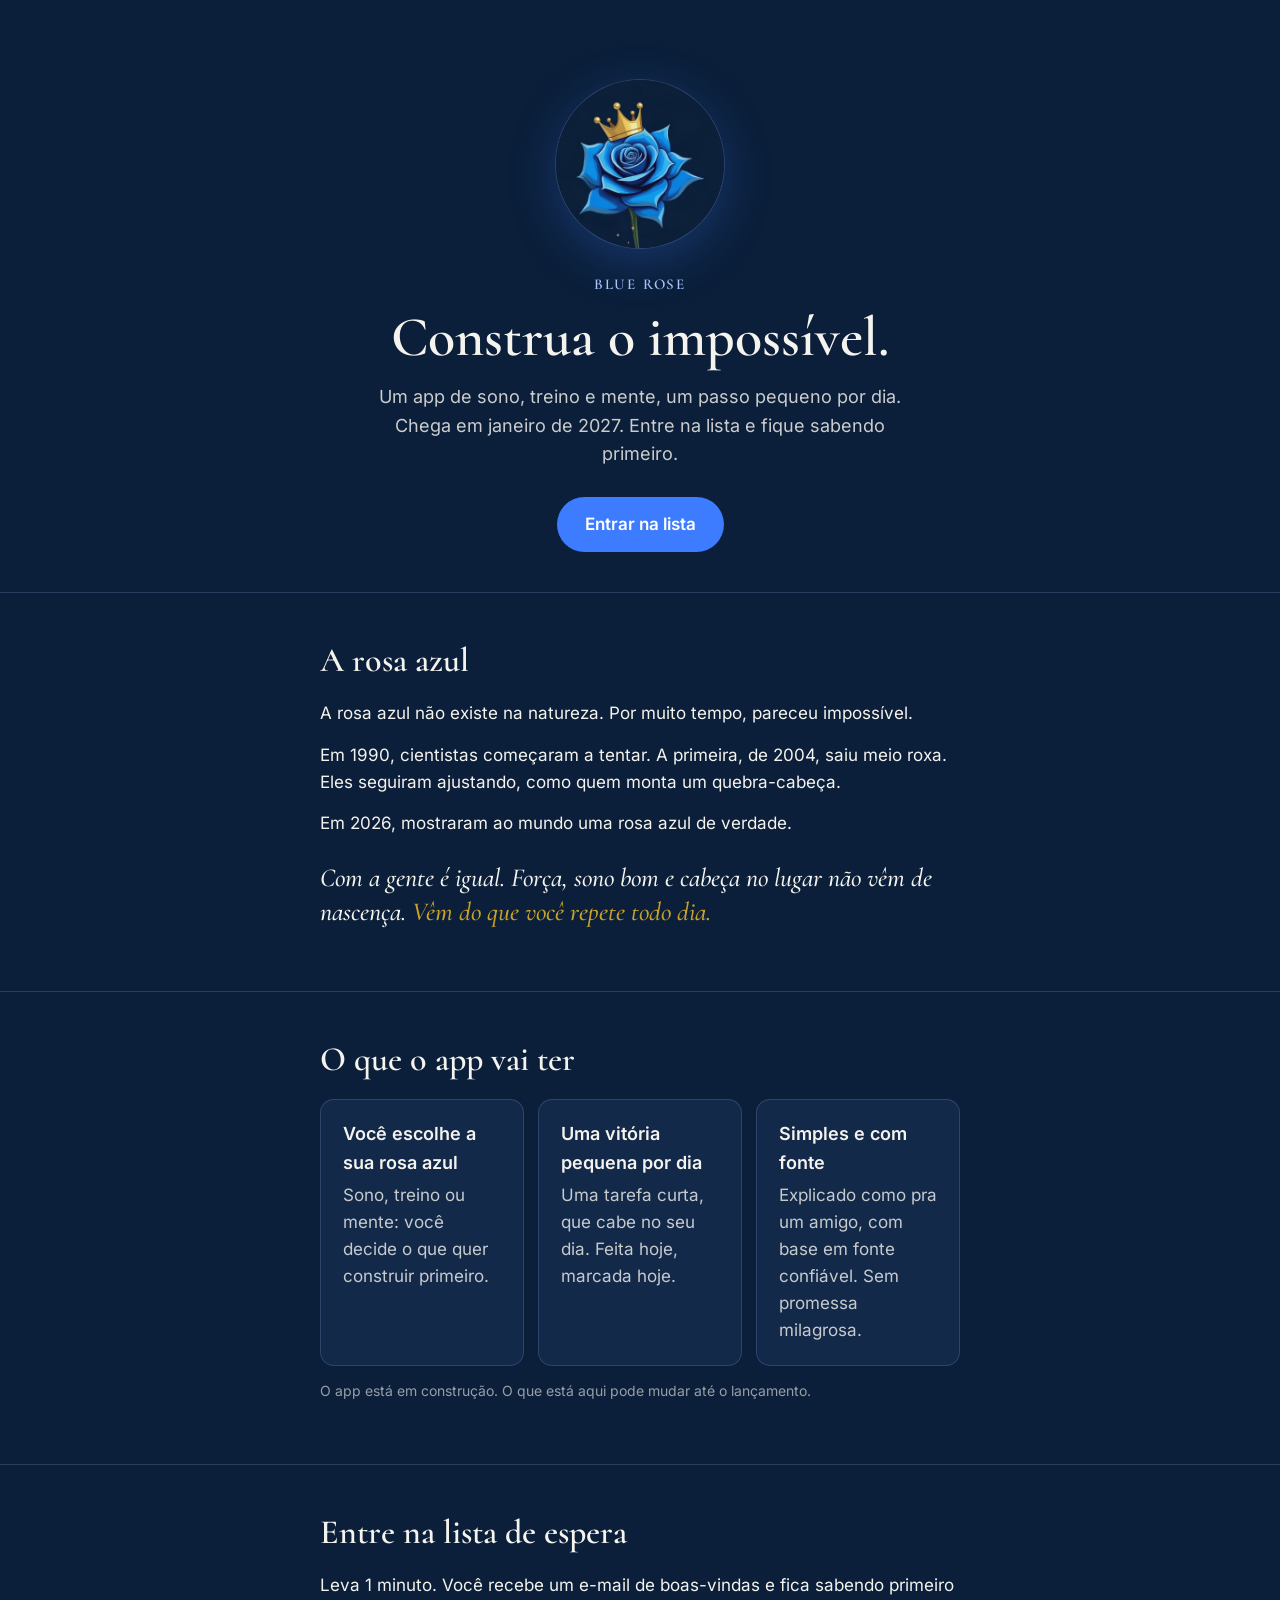
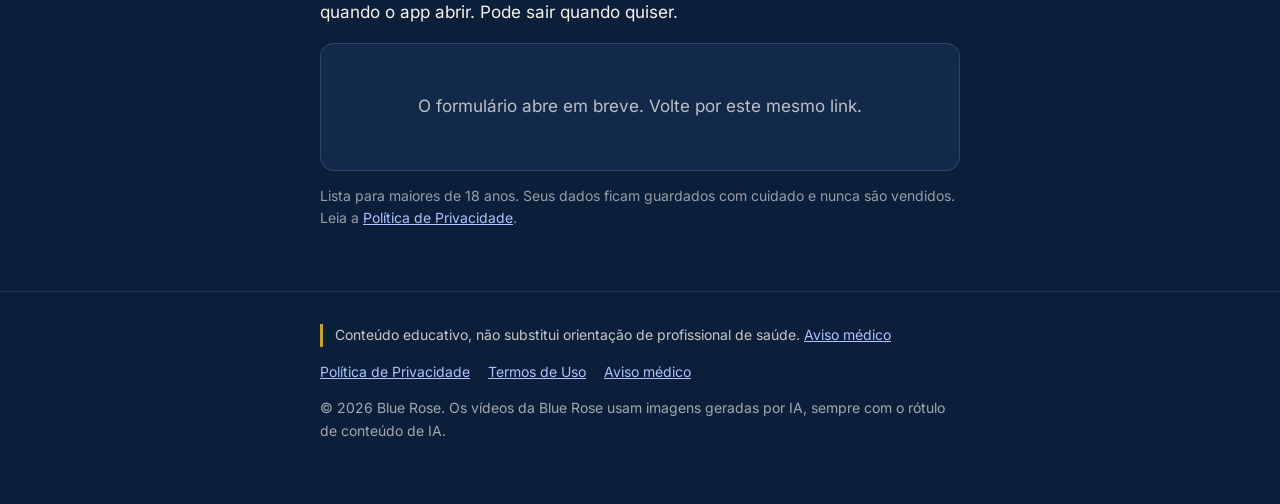
==== index.html @ bf13399c "Atualiza o site (esteira 41c3980)" ====
<!doctype html>
<html lang="pt-BR">
<head>
  <meta charset="utf-8">
  <meta name="viewport" content="width=device-width, initial-scale=1">
  <title>Blue Rose · Lista de espera do app</title>
  <meta name="description" content="Construa o impossível. Entre na lista de espera do app da Blue Rose: sono, treino e mente, um passo por dia.">
  <meta property="og:title" content="Blue Rose · Lista de espera do app">
  <meta property="og:description" content="Construa o impossível. Sono, treino e mente, um passo por dia.">
  <meta property="og:image" content="img/rosa.jpg">
  <meta name="theme-color" content="#0B1F3A">
  <link rel="icon" href="img/favicon.png">
  <link rel="stylesheet" href="estilo.css">
</head>
<body>
  <header class="topo miolo">
    <img src="img/rosa.jpg" alt="A rosa azul com uma coroa dourada, símbolo da Blue Rose" width="168" height="168">
    <p class="marca">BLUE ROSE</p>
    <h1>Construa o impossível.</h1>
    <p class="sub">Um app de sono, treino e mente, um passo pequeno por dia. Chega em janeiro de 2027. Entre na lista e fique sabendo primeiro.</p>
    <a class="botao" href="#lista">Entrar na lista</a>
  </header>

  <main>
    <section class="manifesto" aria-labelledby="t-manifesto">
      <div class="miolo">
        <h2 id="t-manifesto">A rosa azul</h2>
        <p>A rosa azul não existe na natureza. Por muito tempo, pareceu impossível.</p>
        <p>Em 1990, cientistas começaram a tentar. A primeira, de 2004, saiu meio roxa. Eles seguiram ajustando, como quem monta um quebra-cabeça.</p>
        <p>Em 2026, mostraram ao mundo uma rosa azul de verdade.</p>
        <p class="virada">Com a gente é igual. Força, sono bom e cabeça no lugar não vêm de nascença. <span class="ouro">Vêm do que você repete todo dia.</span></p>
      </div>
    </section>

    <section aria-labelledby="t-app">
      <div class="miolo">
        <h2 id="t-app">O que o app vai ter</h2>
        <ul class="beneficios">
          <li><b>Você escolhe a sua rosa azul</b><span>Sono, treino ou mente: você decide o que quer construir primeiro.</span></li>
          <li><b>Uma vitória pequena por dia</b><span>Uma tarefa curta, que cabe no seu dia. Feita hoje, marcada hoje.</span></li>
          <li><b>Simples e com fonte</b><span>Explicado como pra um amigo, com base em fonte confiável. Sem promessa milagrosa.</span></li>
        </ul>
        <p class="obs">O app está em construção. O que está aqui pode mudar até o lançamento.</p>
      </div>
    </section>

    <section id="lista" aria-labelledby="t-lista">
      <div class="miolo">
        <h2 id="t-lista">Entre na lista de espera</h2>
        <p>Leva 1 minuto. Você recebe um e-mail de boas-vindas e fica sabendo primeiro quando o app abrir. Pode sair quando quiser.</p>
        <div class="form-caixa" id="formulario"></div>
        <p class="obs">Lista para maiores de 18 anos. Seus dados ficam guardados com cuidado e nunca são vendidos. Leia a <a href="privacidade.html">Política de Privacidade</a>.</p>
      </div>
    </section>
  </main>

  <footer>
    <div class="miolo">
      <p class="aviso">Conteúdo educativo, não substitui orientação de profissional de saúde. <a href="aviso-medico.html">Aviso médico</a></p>
      <nav aria-label="Textos legais">
        <a href="privacidade.html">Política de Privacidade</a>
        <a href="termos.html">Termos de Uso</a>
        <a href="aviso-medico.html">Aviso médico</a>
      </nav>
      <p>© 2026 Blue Rose. Os vídeos da Blue Rose usam imagens geradas por IA, sempre com o rótulo de conteúdo de IA.</p>
    </div>
  </footer>

  <script src="config.js"></script>
  <script src="lista.js"></script>
</body>
</html>
---- estilo.css ----
/* Blue Rose — página da lista de espera. Cores e fontes de marca/marca.json. */
@font-face { font-family: "Cormorant"; src: url("fontes/Cormorant-600.ttf") format("truetype"); font-weight: 600; font-display: swap; }
@font-face { font-family: "Cormorant"; src: url("fontes/Cormorant-500-Italic.ttf") format("truetype"); font-weight: 500; font-style: italic; font-display: swap; }
@font-face { font-family: "Inter"; src: url("fontes/Inter-400.ttf") format("truetype"); font-weight: 400; font-display: swap; }
@font-face { font-family: "Inter"; src: url("fontes/Inter-600.ttf") format("truetype"); font-weight: 600; font-display: swap; }

:root {
  --azul-profundo: #0B1F3A;
  --azul-rosa: #3D7BFF;
  --azul-claro: #A9C4FF;
  --dourado: #C9A227;
  --branco: #F5F3EE;
  --grafite: #1A1A1A;
  --cartao: #12294A;
  --linha: rgba(169, 196, 255, 0.18);
}

* { box-sizing: border-box; }
html { scroll-behavior: smooth; }
body {
  margin: 0;
  background: var(--azul-profundo);
  color: var(--branco);
  font-family: "Inter", system-ui, sans-serif;
  font-size: 17px;
  line-height: 1.6;
  -webkit-font-smoothing: antialiased;
}
a { color: var(--azul-claro); }
.miolo { max-width: 680px; margin: 0 auto; padding: 0 20px; }

/* topo */
.topo { text-align: center; padding-top: 56px; padding-bottom: 40px; }
.topo img { width: 168px; height: 168px; border-radius: 50%; display: block; margin: 0 auto 24px;
  box-shadow: 0 0 0 1px var(--linha), 0 12px 48px rgba(61, 123, 255, 0.25); }
.marca { font-family: "Cormorant", Georgia, serif; font-weight: 600; letter-spacing: 0.12em; font-size: 15px;
  color: var(--azul-claro); margin: 0 0 12px; }
h1 { font-family: "Cormorant", Georgia, serif; font-weight: 600; font-size: clamp(32px, 8.4vw, 56px); line-height: 1.05;
  margin: 0 0 16px; }
.sub { font-size: 18px; color: rgba(245, 243, 238, 0.82); margin: 0 auto 28px; max-width: 30em; }
.botao { display: inline-block; background: var(--azul-rosa); color: #fff; text-decoration: none; font-weight: 600;
  padding: 14px 28px; border-radius: 999px; }
.botao:hover, .botao:focus-visible { background: #2f6bec; }
.botao:focus-visible { outline: 3px solid var(--azul-claro); outline-offset: 3px; }

/* seções */
section { padding: 48px 0; border-top: 1px solid var(--linha); }
h2 { font-family: "Cormorant", Georgia, serif; font-weight: 600; font-size: 34px; line-height: 1.15; margin: 0 0 20px; }
.manifesto p { margin: 0 0 14px; }
.manifesto .virada { font-family: "Cormorant", Georgia, serif; font-style: italic; font-weight: 500; font-size: 26px;
  line-height: 1.3; color: var(--branco); margin-top: 24px; }
.ouro { color: var(--dourado); }

.beneficios { display: grid; gap: 14px; margin: 0; padding: 0; list-style: none; }
.beneficios li { background: var(--cartao); border: 1px solid var(--linha); border-radius: 14px; padding: 20px 22px; }
.beneficios b { display: block; font-size: 18px; margin-bottom: 4px; }
.beneficios span { color: rgba(245, 243, 238, 0.8); }
.obs { font-size: 14px; color: rgba(245, 243, 238, 0.6); margin-top: 14px; }

.form-caixa { background: var(--cartao); border: 1px solid var(--linha); border-radius: 14px; padding: 8px; min-height: 120px; }
.form-pendente { padding: 24px; text-align: center; color: rgba(245, 243, 238, 0.75); }

/* rodapé */
footer { border-top: 1px solid var(--linha); padding: 32px 0 48px; font-size: 14px; color: rgba(245, 243, 238, 0.65); }
footer nav { display: flex; flex-wrap: wrap; gap: 8px 18px; margin-bottom: 14px; }
.aviso { border-left: 3px solid var(--dourado); padding-left: 12px; margin: 0 0 14px; color: rgba(245, 243, 238, 0.8); }

/* páginas de texto (legais) */
.texto { padding: 40px 0 56px; }
.texto h1 { font-size: 40px; }
.texto h2 { font-size: 26px; margin-top: 32px; }
.texto li { margin-bottom: 6px; }
.versao { color: rgba(245, 243, 238, 0.65); font-size: 14px; margin: -8px 0 24px; }
.voltar { display: inline-block; margin-bottom: 20px; }

@media (min-width: 720px) {
  .beneficios { grid-template-columns: repeat(3, 1fr); }
  .topo { padding-top: 80px; }
}
@media (prefers-reduced-motion: reduce) { html { scroll-behavior: auto; } }
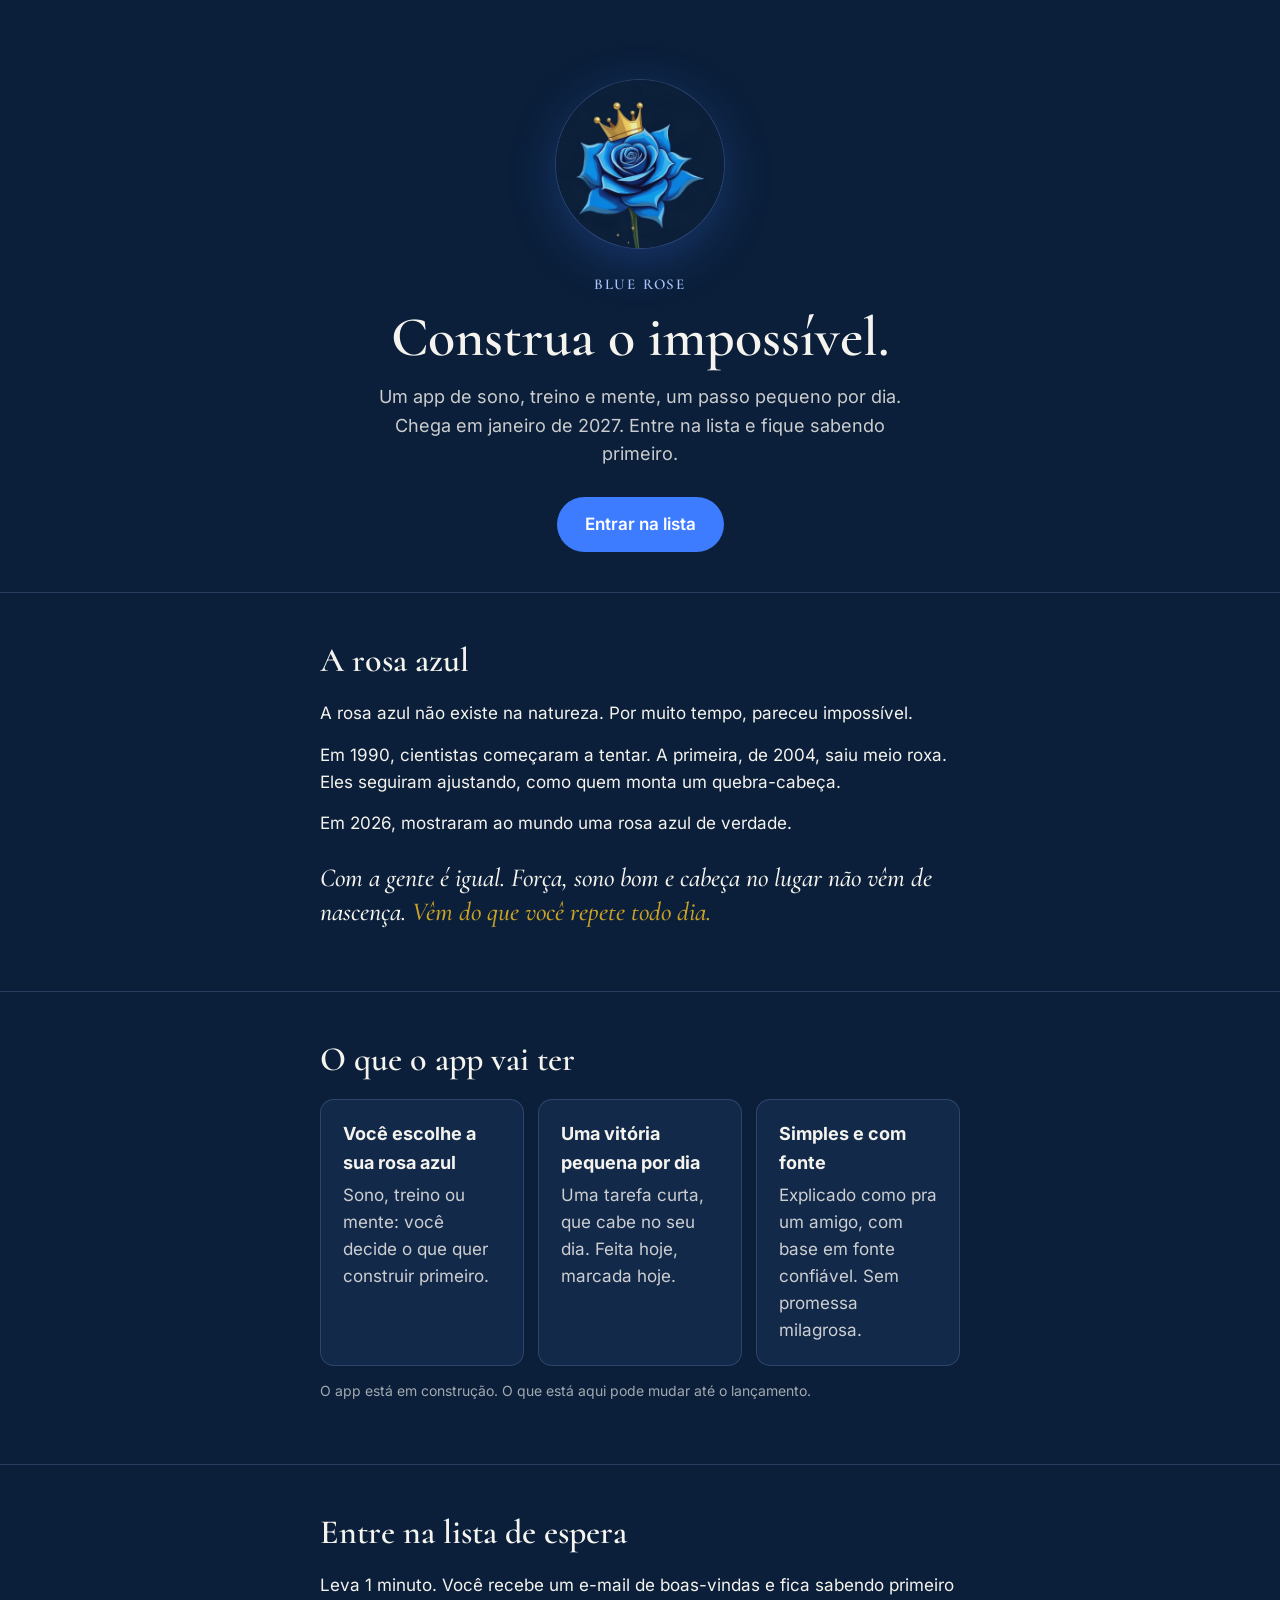
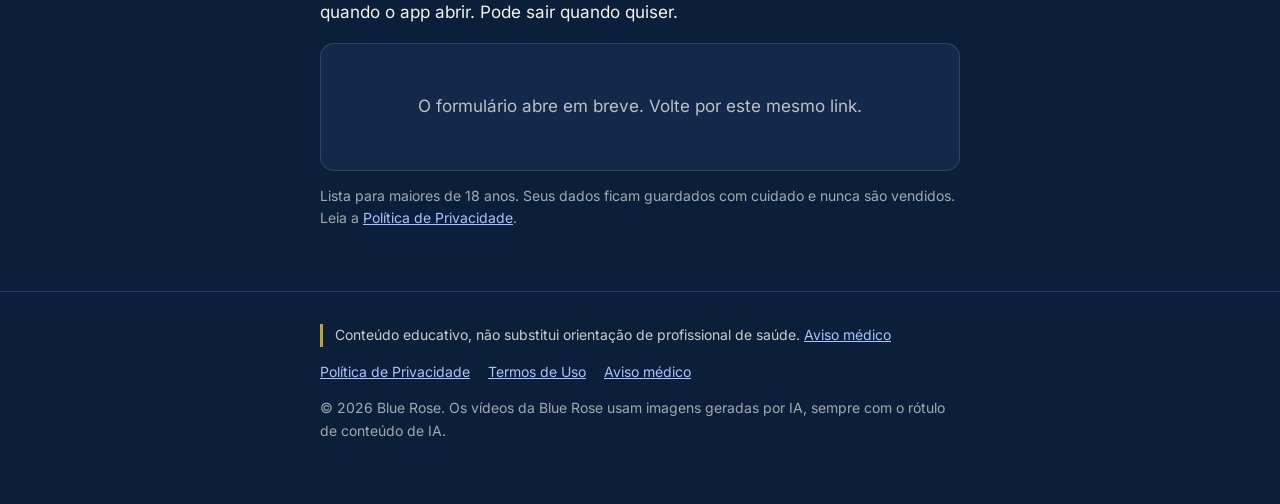
==== commit 1e273281: "Atualiza o site (esteira d9a47d8)" ====
--- a/index.html
+++ b/index.html
@@ -8,8 +8,8 @@
   <meta property="og:title" content="Blue Rose · Lista de espera do app">
   <meta property="og:description" content="Construa o impossível. Sono, treino e mente, um passo por dia.">
   <meta property="og:image" content="img/rosa.jpg">
-  <meta name="theme-color" content="#0B1F3A">
   <link rel="icon" href="img/favicon.png">
+  <link rel="stylesheet" href="tokens.css">
   <link rel="stylesheet" href="estilo.css">
 </head>
 <body>
--- a/tokens.css
+++ b/tokens.css
@@ -0,0 +1,66 @@
+/* GERADO por blue-rose-marca/gerar.py a partir de tokens/tokens.json. Não edite: edite os tokens e rode python gerar.py. */
+@font-face { font-family: "Cormorant"; src: url("fontes/Cormorant-400.ttf") format("truetype"); font-weight: 400; font-style: normal; font-display: swap; }
+@font-face { font-family: "Cormorant"; src: url("fontes/Cormorant-500-Italic.ttf") format("truetype"); font-weight: 500; font-style: italic; font-display: swap; }
+@font-face { font-family: "Cormorant"; src: url("fontes/Cormorant-600.ttf") format("truetype"); font-weight: 600; font-style: normal; font-display: swap; }
+@font-face { font-family: "Cormorant"; src: url("fontes/Cormorant-700.ttf") format("truetype"); font-weight: 700; font-style: normal; font-display: swap; }
+@font-face { font-family: "Inter"; src: url("fontes/Inter-400.ttf") format("truetype"); font-weight: 400; font-style: normal; font-display: swap; }
+@font-face { font-family: "Inter"; src: url("fontes/Inter-600.ttf") format("truetype"); font-weight: 600; font-style: normal; font-display: swap; }
+@font-face { font-family: "Inter"; src: url("fontes/Inter-700.ttf") format("truetype"); font-weight: 700; font-style: normal; font-display: swap; }
+@font-face { font-family: "Inter"; src: url("fontes/Inter-800.ttf") format("truetype"); font-weight: 800; font-style: normal; font-display: swap; }
+:root {
+  --cor-azul-profundo: #0B1F3A;
+  --cor-azul-profundo-rgb: 11 31 58;
+  --cor-azul-escuro: #2F63D9;
+  --cor-azul-escuro-rgb: 47 99 217;
+  --cor-azul-rosa: #3D7BFF;
+  --cor-azul-rosa-rgb: 61 123 255;
+  --cor-azul-rosa-hover: #2F6BEC;
+  --cor-azul-rosa-hover-rgb: 47 107 236;
+  --cor-azul-suave: #7FA6FF;
+  --cor-azul-suave-rgb: 127 166 255;
+  --cor-azul-claro: #A9C4FF;
+  --cor-azul-claro-rgb: 169 196 255;
+  --cor-dourado: #C9A227;
+  --cor-dourado-rgb: 201 162 39;
+  --cor-branco-quebrado: #F5F3EE;
+  --cor-branco-quebrado-rgb: 245 243 238;
+  --cor-branco-puro: #FFFFFF;
+  --cor-branco-puro-rgb: 255 255 255;
+  --cor-grafite: #1A1A1A;
+  --cor-grafite-rgb: 26 26 26;
+  --cor-preto: #000000;
+  --cor-preto-rgb: 0 0 0;
+  --cor-superficie-cartao: #12294A;
+  --cor-superficie-cartao-rgb: 18 41 74;
+  --cor-teste-instagram-claro-fundo: #FAFAFA;
+  --cor-teste-instagram-claro-fundo-rgb: 250 250 250;
+  --cor-teste-instagram-claro-texto: #161616;
+  --cor-teste-instagram-claro-texto-rgb: 22 22 22;
+  --cor-teste-instagram-claro-borda: #CCCCCC;
+  --cor-teste-instagram-claro-borda-rgb: 204 204 204;
+  --cor-teste-instagram-escuro-fundo: #000000;
+  --cor-teste-instagram-escuro-fundo-rgb: 0 0 0;
+  --cor-teste-instagram-escuro-texto: #EEEEEE;
+  --cor-teste-instagram-escuro-texto-rgb: 238 238 238;
+  --cor-teste-instagram-escuro-borda: #444444;
+  --cor-teste-instagram-escuro-borda-rgb: 68 68 68;
+  --opacidade-texto-secundario: 0.82;
+  --opacidade-texto-apoio: 0.75;
+  --opacidade-texto-suave: 0.65;
+  --opacidade-brilho: 0.25;
+  --opacidade-linha: 0.18;
+  --fonte-titulo: "Cormorant", Georgia, serif;
+  --fonte-texto: "Inter", system-ui, sans-serif;
+  --espaco-1: 4px;
+  --espaco-2: 8px;
+  --espaco-3: 12px;
+  --espaco-4: 16px;
+  --espaco-5: 20px;
+  --espaco-6: 24px;
+  --espaco-8: 32px;
+  --espaco-10: 40px;
+  --espaco-12: 48px;
+  --espaco-14: 56px;
+  --raio-cartao: 14px;
+  --raio-pilula: 999px;
+}
--- a/estilo.css
+++ b/estilo.css
@@ -1,77 +1,72 @@
-/* Blue Rose — página da lista de espera. Cores e fontes de marca/marca.json. */
-@font-face { font-family: "Cormorant"; src: url("fontes/Cormorant-600.ttf") format("truetype"); font-weight: 600; font-display: swap; }
-@font-face { font-family: "Cormorant"; src: url("fontes/Cormorant-500-Italic.ttf") format("truetype"); font-weight: 500; font-style: italic; font-display: swap; }
-@font-face { font-family: "Inter"; src: url("fontes/Inter-400.ttf") format("truetype"); font-weight: 400; font-display: swap; }
-@font-face { font-family: "Inter"; src: url("fontes/Inter-600.ttf") format("truetype"); font-weight: 600; font-display: swap; }
-
+/* Blue Rose — página da lista de espera.
+   Cor, fonte, espaço e raio vêm de tokens.css (gerado pelo blue-rose-marca; copiado na montagem do site).
+   Regra: aqui só var(--…); nunca cor ou fonte escrita direto. */
 :root {
-  --azul-profundo: #0B1F3A;
-  --azul-rosa: #3D7BFF;
-  --azul-claro: #A9C4FF;
-  --dourado: #C9A227;
-  --branco: #F5F3EE;
-  --grafite: #1A1A1A;
-  --cartao: #12294A;
-  --linha: rgba(169, 196, 255, 0.18);
+  --linha: rgb(var(--cor-azul-claro-rgb) / var(--opacidade-linha));
+  --texto-secundario: rgb(var(--cor-branco-quebrado-rgb) / var(--opacidade-texto-secundario));
+  --texto-apoio: rgb(var(--cor-branco-quebrado-rgb) / var(--opacidade-texto-apoio));
+  --texto-suave: rgb(var(--cor-branco-quebrado-rgb) / var(--opacidade-texto-suave));
 }
 
 * { box-sizing: border-box; }
 html { scroll-behavior: smooth; }
 body {
   margin: 0;
-  background: var(--azul-profundo);
-  color: var(--branco);
-  font-family: "Inter", system-ui, sans-serif;
+  background: var(--cor-azul-profundo);
+  color: var(--cor-branco-quebrado);
+  font-family: var(--fonte-texto);
   font-size: 17px;
   line-height: 1.6;
   -webkit-font-smoothing: antialiased;
 }
-a { color: var(--azul-claro); }
-.miolo { max-width: 680px; margin: 0 auto; padding: 0 20px; }
+a { color: var(--cor-azul-claro); }
+.miolo { max-width: 680px; margin: 0 auto; padding: 0 var(--espaco-5); }
 
 /* topo */
-.topo { text-align: center; padding-top: 56px; padding-bottom: 40px; }
-.topo img { width: 168px; height: 168px; border-radius: 50%; display: block; margin: 0 auto 24px;
-  box-shadow: 0 0 0 1px var(--linha), 0 12px 48px rgba(61, 123, 255, 0.25); }
-.marca { font-family: "Cormorant", Georgia, serif; font-weight: 600; letter-spacing: 0.12em; font-size: 15px;
-  color: var(--azul-claro); margin: 0 0 12px; }
-h1 { font-family: "Cormorant", Georgia, serif; font-weight: 600; font-size: clamp(32px, 8.4vw, 56px); line-height: 1.05;
-  margin: 0 0 16px; }
-.sub { font-size: 18px; color: rgba(245, 243, 238, 0.82); margin: 0 auto 28px; max-width: 30em; }
-.botao { display: inline-block; background: var(--azul-rosa); color: #fff; text-decoration: none; font-weight: 600;
-  padding: 14px 28px; border-radius: 999px; }
-.botao:hover, .botao:focus-visible { background: #2f6bec; }
-.botao:focus-visible { outline: 3px solid var(--azul-claro); outline-offset: 3px; }
+.topo { text-align: center; padding-top: var(--espaco-14); padding-bottom: var(--espaco-10); }
+.topo img { width: 168px; height: 168px; border-radius: 50%; display: block; margin: 0 auto var(--espaco-6);
+  box-shadow: 0 0 0 1px var(--linha), 0 12px 48px rgb(var(--cor-azul-rosa-rgb) / var(--opacidade-brilho)); }
+.marca { font-family: var(--fonte-titulo); font-weight: 600; letter-spacing: 0.12em; font-size: 15px;
+  color: var(--cor-azul-claro); margin: 0 0 var(--espaco-3); }
+h1 { font-family: var(--fonte-titulo); font-weight: 600; font-size: clamp(32px, 8.4vw, 56px); line-height: 1.05;
+  margin: 0 0 var(--espaco-4); }
+.sub { font-size: 18px; color: var(--texto-secundario); margin: 0 auto 28px; max-width: 30em; }
+.botao { display: inline-block; background: var(--cor-azul-rosa); color: var(--cor-branco-puro); text-decoration: none;
+  font-weight: 600; padding: 14px 28px; border-radius: var(--raio-pilula); }
+.botao:hover, .botao:focus-visible { background: var(--cor-azul-rosa-hover); }
+.botao:focus-visible { outline: 3px solid var(--cor-azul-claro); outline-offset: 3px; }
 
 /* seções */
-section { padding: 48px 0; border-top: 1px solid var(--linha); }
-h2 { font-family: "Cormorant", Georgia, serif; font-weight: 600; font-size: 34px; line-height: 1.15; margin: 0 0 20px; }
+section { padding: var(--espaco-12) 0; border-top: 1px solid var(--linha); }
+h2 { font-family: var(--fonte-titulo); font-weight: 600; font-size: 34px; line-height: 1.15; margin: 0 0 var(--espaco-5); }
 .manifesto p { margin: 0 0 14px; }
-.manifesto .virada { font-family: "Cormorant", Georgia, serif; font-style: italic; font-weight: 500; font-size: 26px;
-  line-height: 1.3; color: var(--branco); margin-top: 24px; }
-.ouro { color: var(--dourado); }
+.manifesto .virada { font-family: var(--fonte-titulo); font-style: italic; font-weight: 500; font-size: 26px;
+  line-height: 1.3; color: var(--cor-branco-quebrado); margin-top: var(--espaco-6); }
+.ouro { color: var(--cor-dourado); }
 
 .beneficios { display: grid; gap: 14px; margin: 0; padding: 0; list-style: none; }
-.beneficios li { background: var(--cartao); border: 1px solid var(--linha); border-radius: 14px; padding: 20px 22px; }
-.beneficios b { display: block; font-size: 18px; margin-bottom: 4px; }
-.beneficios span { color: rgba(245, 243, 238, 0.8); }
-.obs { font-size: 14px; color: rgba(245, 243, 238, 0.6); margin-top: 14px; }
+.beneficios li { background: var(--cor-superficie-cartao); border: 1px solid var(--linha); border-radius: var(--raio-cartao);
+  padding: var(--espaco-5) 22px; }
+.beneficios b { display: block; font-size: 18px; margin-bottom: var(--espaco-1); }
+.beneficios span { color: var(--texto-secundario); }
+.obs { font-size: 14px; color: var(--texto-suave); margin-top: 14px; }
 
-.form-caixa { background: var(--cartao); border: 1px solid var(--linha); border-radius: 14px; padding: 8px; min-height: 120px; }
-.form-pendente { padding: 24px; text-align: center; color: rgba(245, 243, 238, 0.75); }
+.form-caixa { background: var(--cor-superficie-cartao); border: 1px solid var(--linha); border-radius: var(--raio-cartao);
+  padding: var(--espaco-2); min-height: 120px; }
+.form-pendente { padding: var(--espaco-6); text-align: center; color: var(--texto-apoio); }
 
 /* rodapé */
-footer { border-top: 1px solid var(--linha); padding: 32px 0 48px; font-size: 14px; color: rgba(245, 243, 238, 0.65); }
-footer nav { display: flex; flex-wrap: wrap; gap: 8px 18px; margin-bottom: 14px; }
-.aviso { border-left: 3px solid var(--dourado); padding-left: 12px; margin: 0 0 14px; color: rgba(245, 243, 238, 0.8); }
+footer { border-top: 1px solid var(--linha); padding: var(--espaco-8) 0 var(--espaco-12); font-size: 14px; color: var(--texto-suave); }
+footer nav { display: flex; flex-wrap: wrap; gap: var(--espaco-2) 18px; margin-bottom: 14px; }
+.aviso { border-left: 3px solid var(--cor-dourado); padding-left: var(--espaco-3); margin: 0 0 14px; color: var(--texto-secundario); }
 
 /* páginas de texto (legais) */
-.texto { padding: 40px 0 56px; }
+.texto { padding: var(--espaco-10) 0 var(--espaco-14); }
 .texto h1 { font-size: 40px; }
-.texto h2 { font-size: 26px; margin-top: 32px; }
+.texto h2 { font-size: 26px; margin-top: var(--espaco-8); }
 .texto li { margin-bottom: 6px; }
-.versao { color: rgba(245, 243, 238, 0.65); font-size: 14px; margin: -8px 0 24px; }
-.voltar { display: inline-block; margin-bottom: 20px; }
+.versao { color: var(--texto-suave); font-size: 14px; margin: calc(-1 * var(--espaco-2)) 0 var(--espaco-6); }
+.voltar { display: inline-block; margin-bottom: var(--espaco-5); }
 
 @media (min-width: 720px) {
   .beneficios { grid-template-columns: repeat(3, 1fr); }
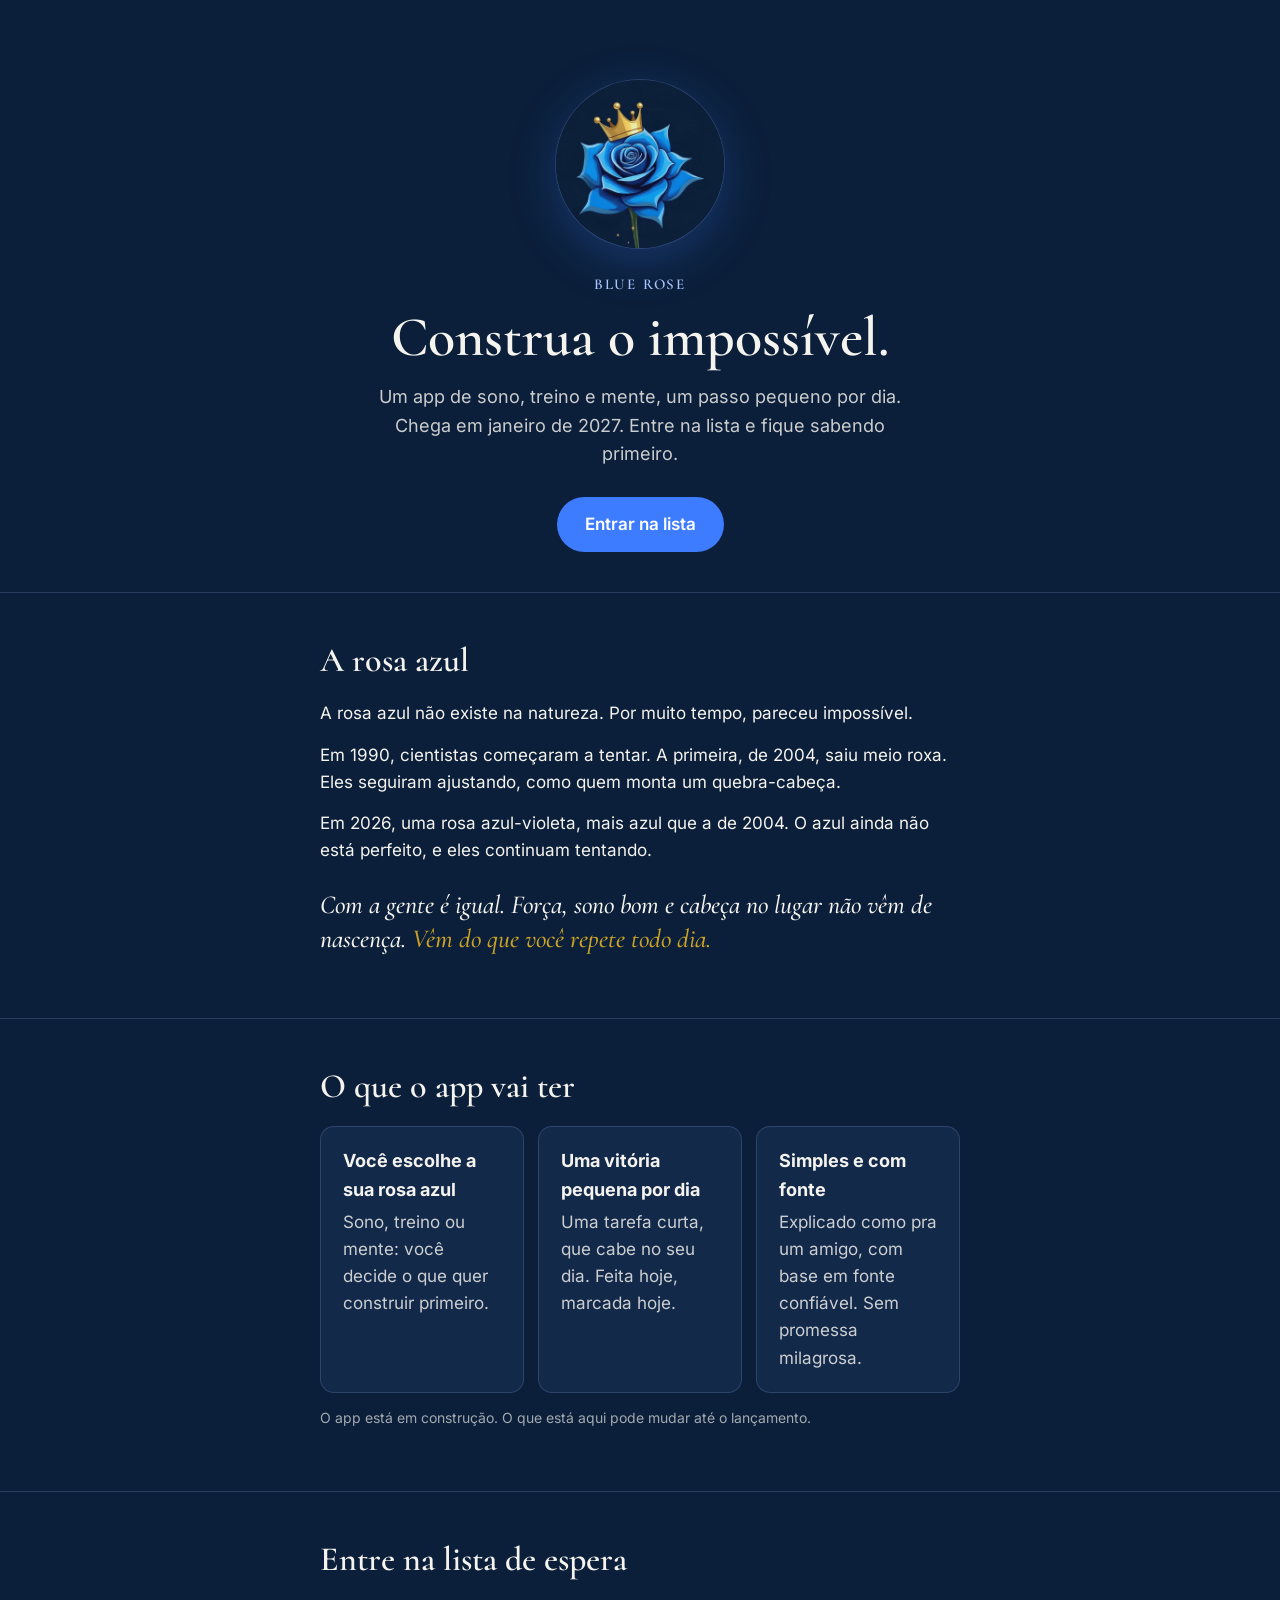
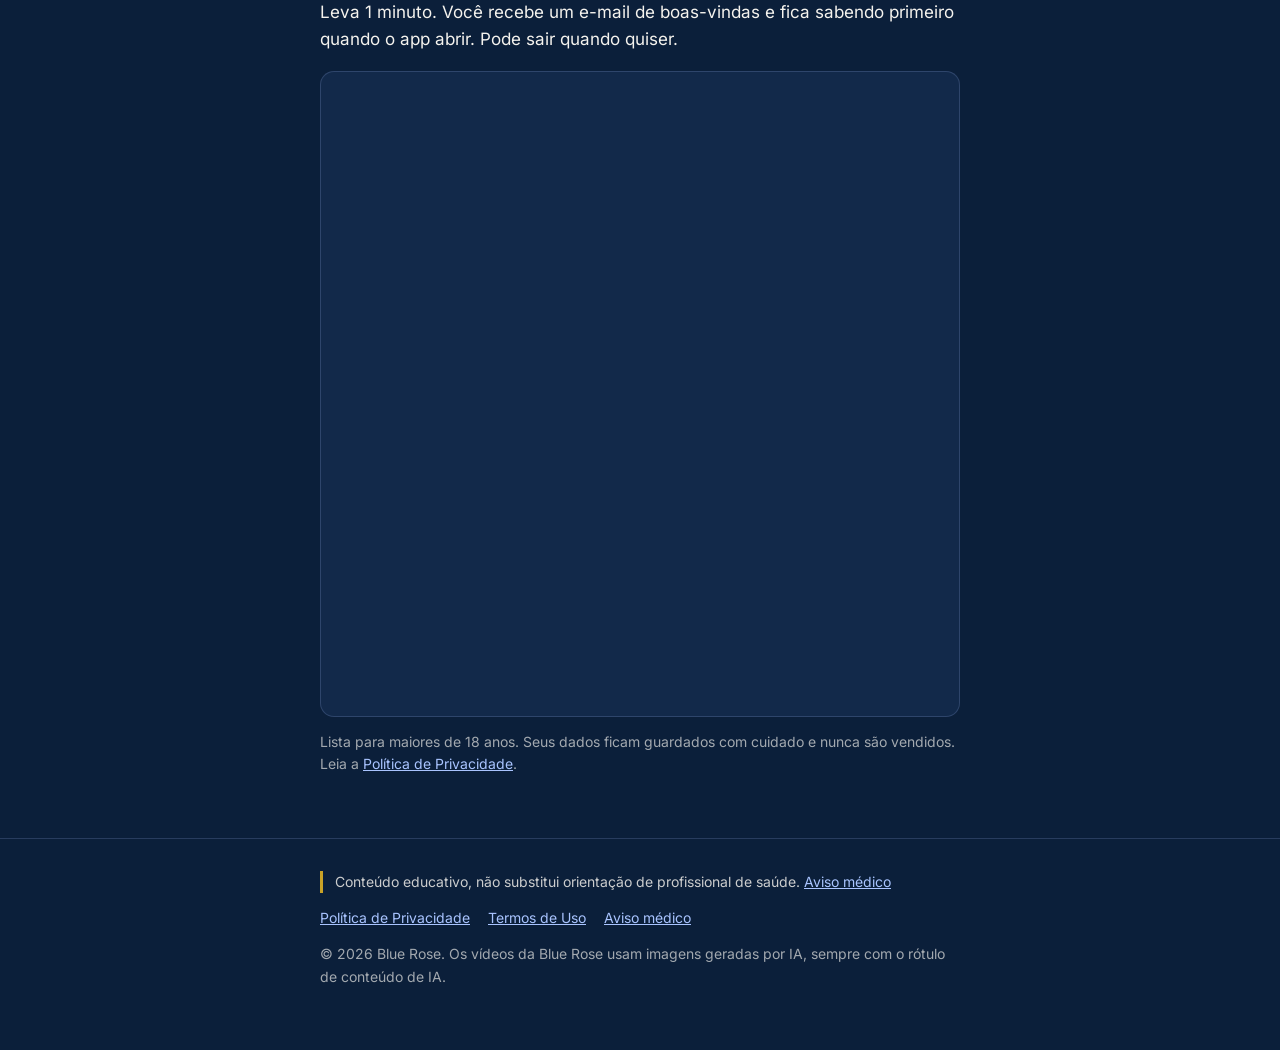
==== commit e8a7340c: "Atualiza o site (esteira ac3627e)" ====
--- a/index.html
+++ b/index.html
@@ -27,7 +27,7 @@
         <h2 id="t-manifesto">A rosa azul</h2>
         <p>A rosa azul não existe na natureza. Por muito tempo, pareceu impossível.</p>
         <p>Em 1990, cientistas começaram a tentar. A primeira, de 2004, saiu meio roxa. Eles seguiram ajustando, como quem monta um quebra-cabeça.</p>
-        <p>Em 2026, mostraram ao mundo uma rosa azul de verdade.</p>
+        <p>Em 2026, uma rosa azul-violeta, mais azul que a de 2004. O azul ainda não está perfeito, e eles continuam tentando.</p>
         <p class="virada">Com a gente é igual. Força, sono bom e cabeça no lugar não vêm de nascença. <span class="ouro">Vêm do que você repete todo dia.</span></p>
       </div>
     </section>
--- a/tokens.css
+++ b/tokens.css
@@ -20,18 +20,26 @@
   --cor-azul-suave-rgb: 127 166 255;
   --cor-azul-claro: #A9C4FF;
   --cor-azul-claro-rgb: 169 196 255;
+  --cor-azul-noite: #06111F;
+  --cor-azul-noite-rgb: 6 17 31;
   --cor-dourado: #C9A227;
   --cor-dourado-rgb: 201 162 39;
   --cor-branco-quebrado: #F5F3EE;
   --cor-branco-quebrado-rgb: 245 243 238;
   --cor-branco-puro: #FFFFFF;
   --cor-branco-puro-rgb: 255 255 255;
+  --cor-branco-suave: #9FB0C8;
+  --cor-branco-suave-rgb: 159 176 200;
   --cor-grafite: #1A1A1A;
   --cor-grafite-rgb: 26 26 26;
   --cor-preto: #000000;
   --cor-preto-rgb: 0 0 0;
   --cor-superficie-cartao: #12294A;
   --cor-superficie-cartao-rgb: 18 41 74;
+  --cor-superficie-cartao-2: #1A365F;
+  --cor-superficie-cartao-2-rgb: 26 54 95;
+  --cor-superficie-linha: #284A7A;
+  --cor-superficie-linha-rgb: 40 74 122;
   --cor-teste-instagram-claro-fundo: #FAFAFA;
   --cor-teste-instagram-claro-fundo-rgb: 250 250 250;
   --cor-teste-instagram-claro-texto: #161616;
@@ -44,11 +52,22 @@
   --cor-teste-instagram-escuro-texto-rgb: 238 238 238;
   --cor-teste-instagram-escuro-borda: #444444;
   --cor-teste-instagram-escuro-borda-rgb: 68 68 68;
+  --cor-estado-positivo: #63D6A8;
+  --cor-estado-positivo-rgb: 99 214 168;
+  --cor-estado-perigo: #E5484D;
+  --cor-estado-perigo-rgb: 229 72 77;
   --opacidade-texto-secundario: 0.82;
   --opacidade-texto-apoio: 0.75;
   --opacidade-texto-suave: 0.65;
   --opacidade-brilho: 0.25;
   --opacidade-linha: 0.18;
+  --opacidade-selecao: 0.14;
+  --opacidade-marcado: 0.3;
+  --opacidade-apagado: 0.35;
+  --opacidade-borda-destaque: 0.5;
+  --opacidade-veu: 0.72;
+  --opacidade-barra: 0.92;
+  --opacidade-sombra: 0.3;
   --fonte-titulo: "Cormorant", Georgia, serif;
   --fonte-texto: "Inter", system-ui, sans-serif;
   --espaco-1: 4px;
@@ -61,6 +80,25 @@
   --espaco-10: 40px;
   --espaco-12: 48px;
   --espaco-14: 56px;
+  --raio-pequeno: 12px;
   --raio-cartao: 14px;
+  --raio-medio: 16px;
+  --raio-grande: 20px;
+  --raio-extra: 24px;
   --raio-pilula: 999px;
+  --app-fundo: #0B1F3A;
+  --app-fundo-escuro: #06111F;
+  --app-superficie: #12294A;
+  --app-superficie-2: #1A365F;
+  --app-linha: #284A7A;
+  --app-texto: #F5F3EE;
+  --app-texto-suave: #9FB0C8;
+  --app-destaque: #3D7BFF;
+  --app-destaque-2: #A9C4FF;
+  --app-positivo: #63D6A8;
+  --app-perigo: #E5484D;
+  --app-dourado: #C9A227;
+  --app-sombra: #000000;
+  --app-gradiente-inicio: #7FA6FF;
+  --app-gradiente-fim: #3D7BFF;
 }
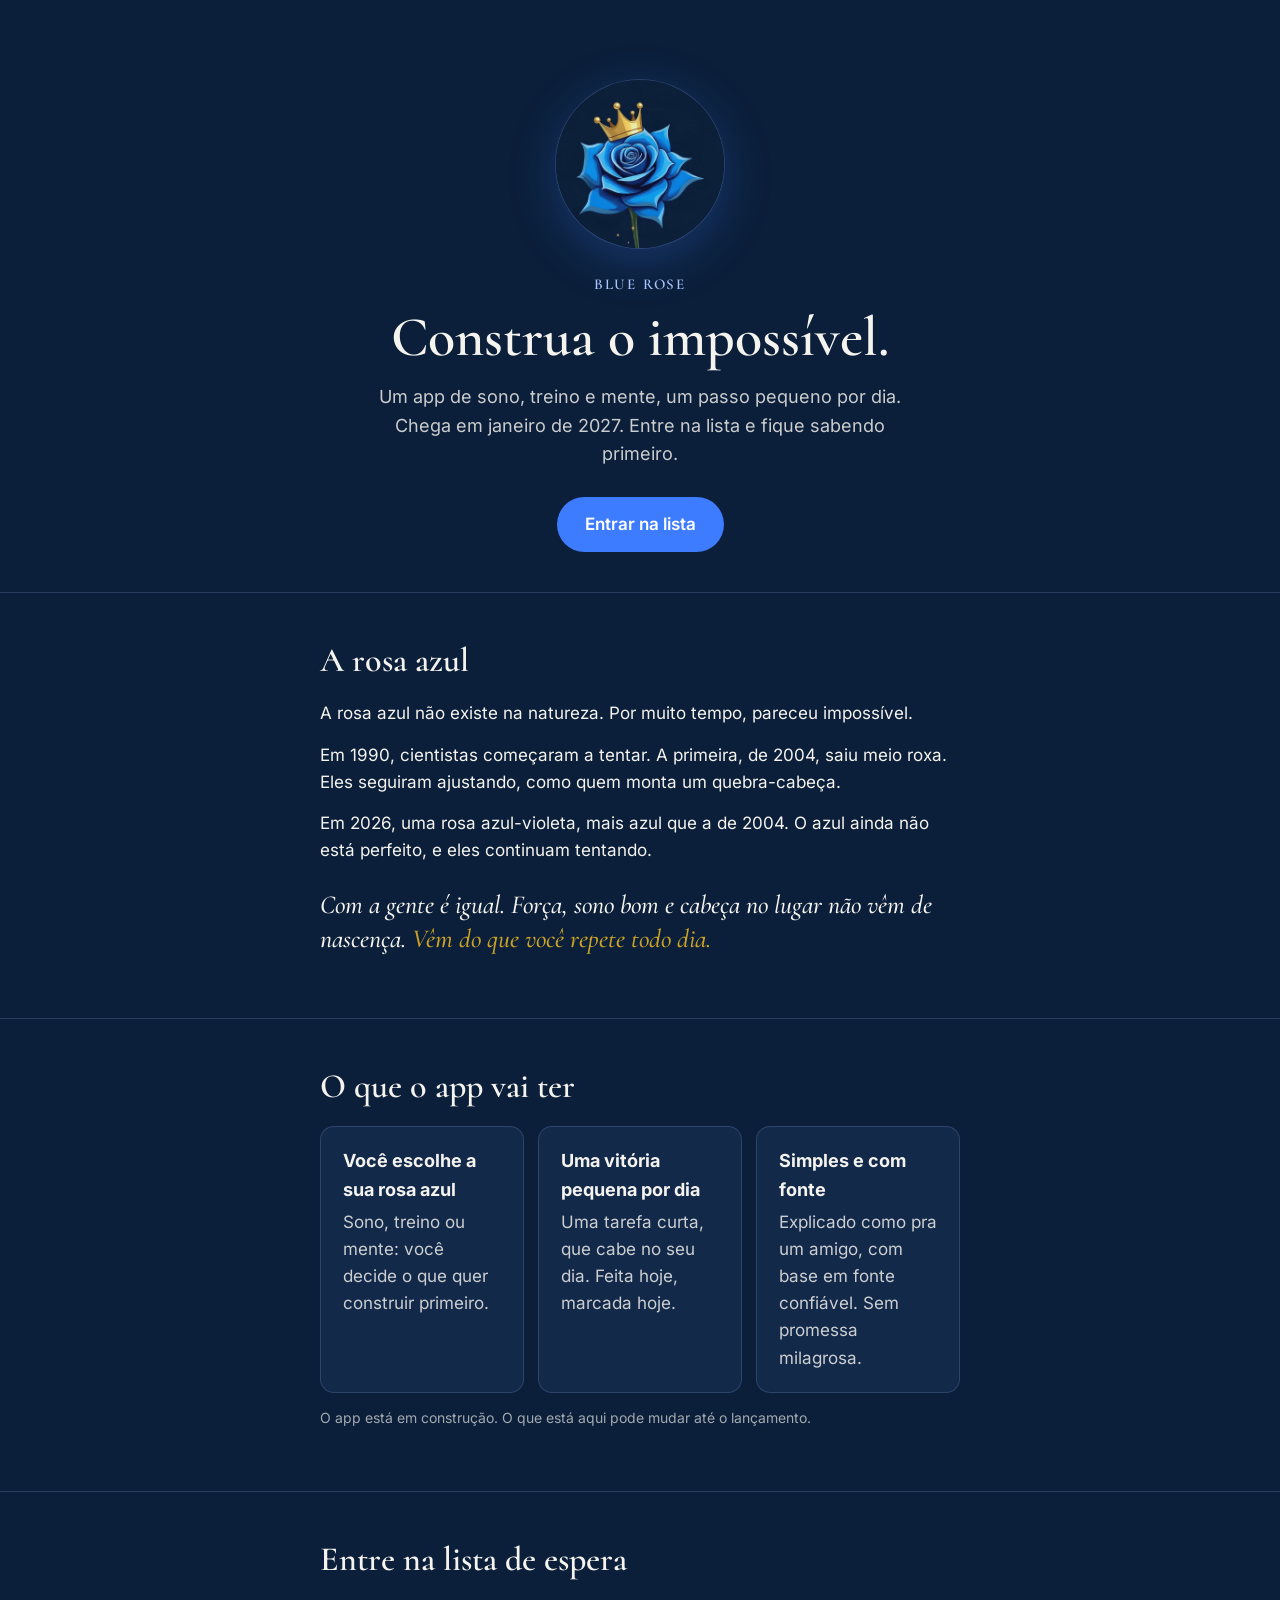
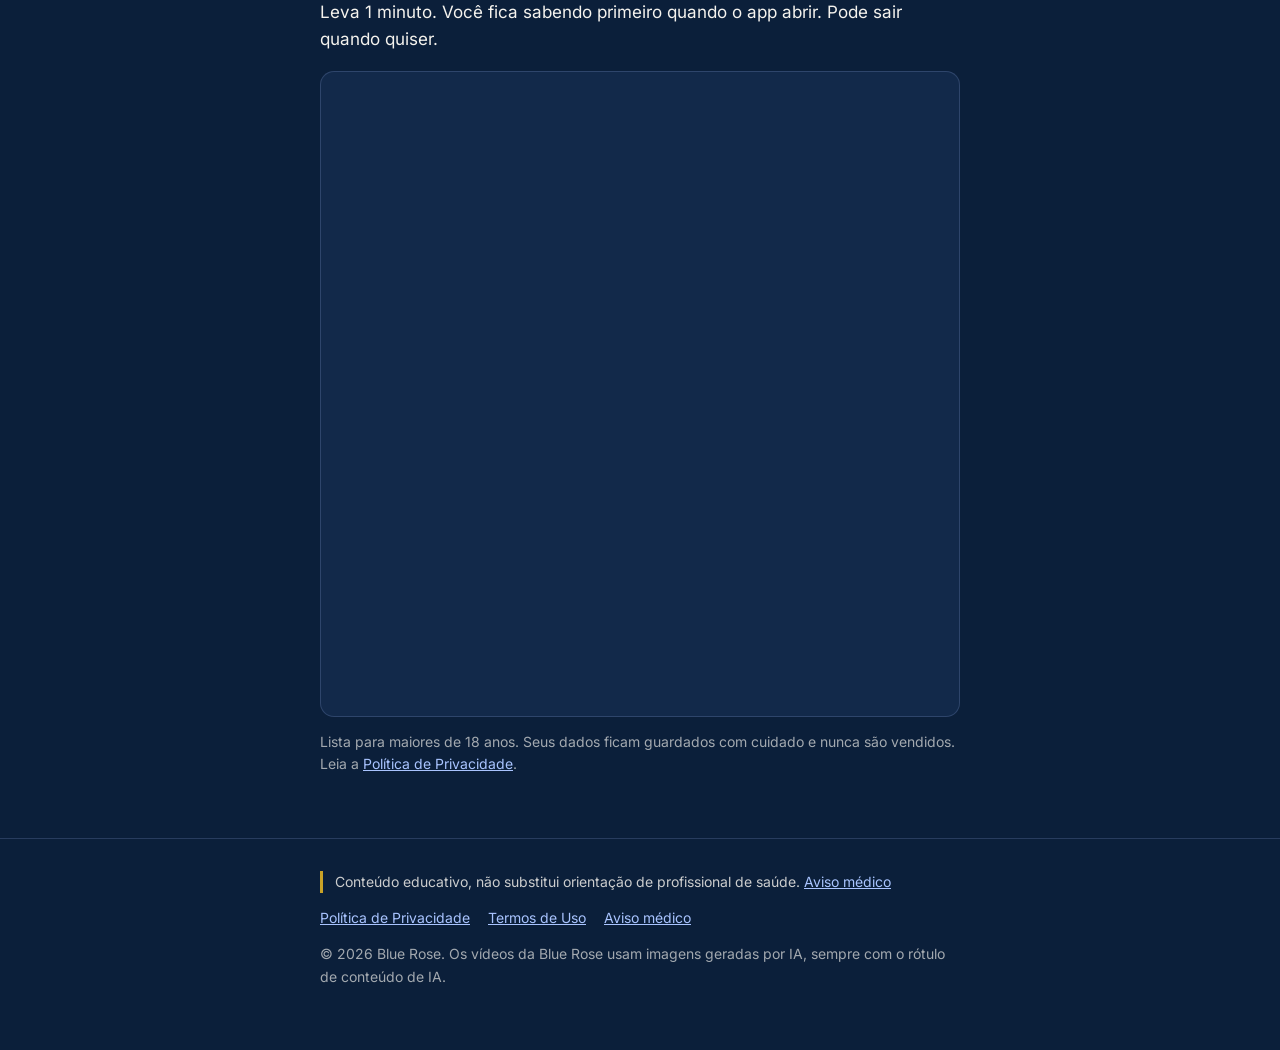
==== commit 96f7f49a: "Atualiza o site (esteira 2c01e38)" ====
--- a/index.html
+++ b/index.html
@@ -47,7 +47,7 @@
     <section id="lista" aria-labelledby="t-lista">
       <div class="miolo">
         <h2 id="t-lista">Entre na lista de espera</h2>
-        <p>Leva 1 minuto. Você recebe um e-mail de boas-vindas e fica sabendo primeiro quando o app abrir. Pode sair quando quiser.</p>
+        <p>Leva 1 minuto. Você fica sabendo primeiro quando o app abrir. Pode sair quando quiser.</p>
         <div class="form-caixa" id="formulario"></div>
         <p class="obs">Lista para maiores de 18 anos. Seus dados ficam guardados com cuidado e nunca são vendidos. Leia a <a href="privacidade.html">Política de Privacidade</a>.</p>
       </div>
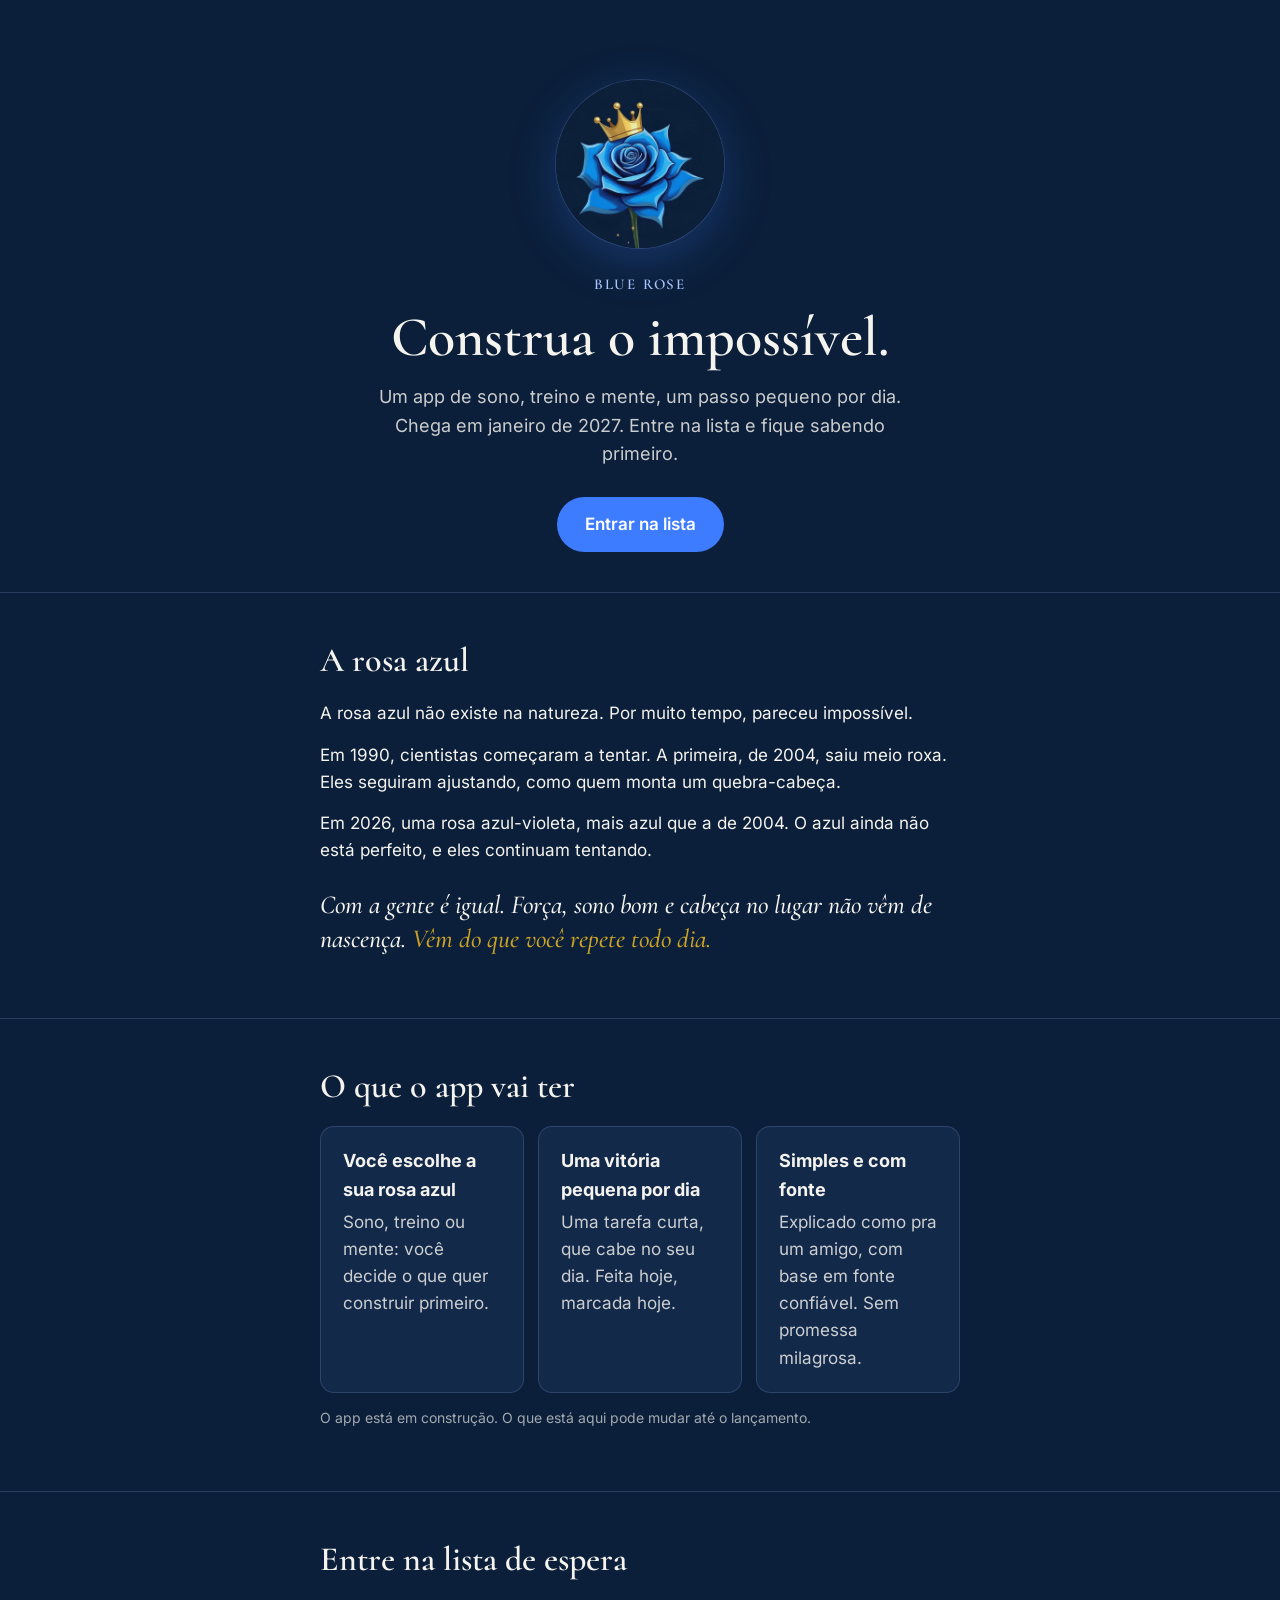
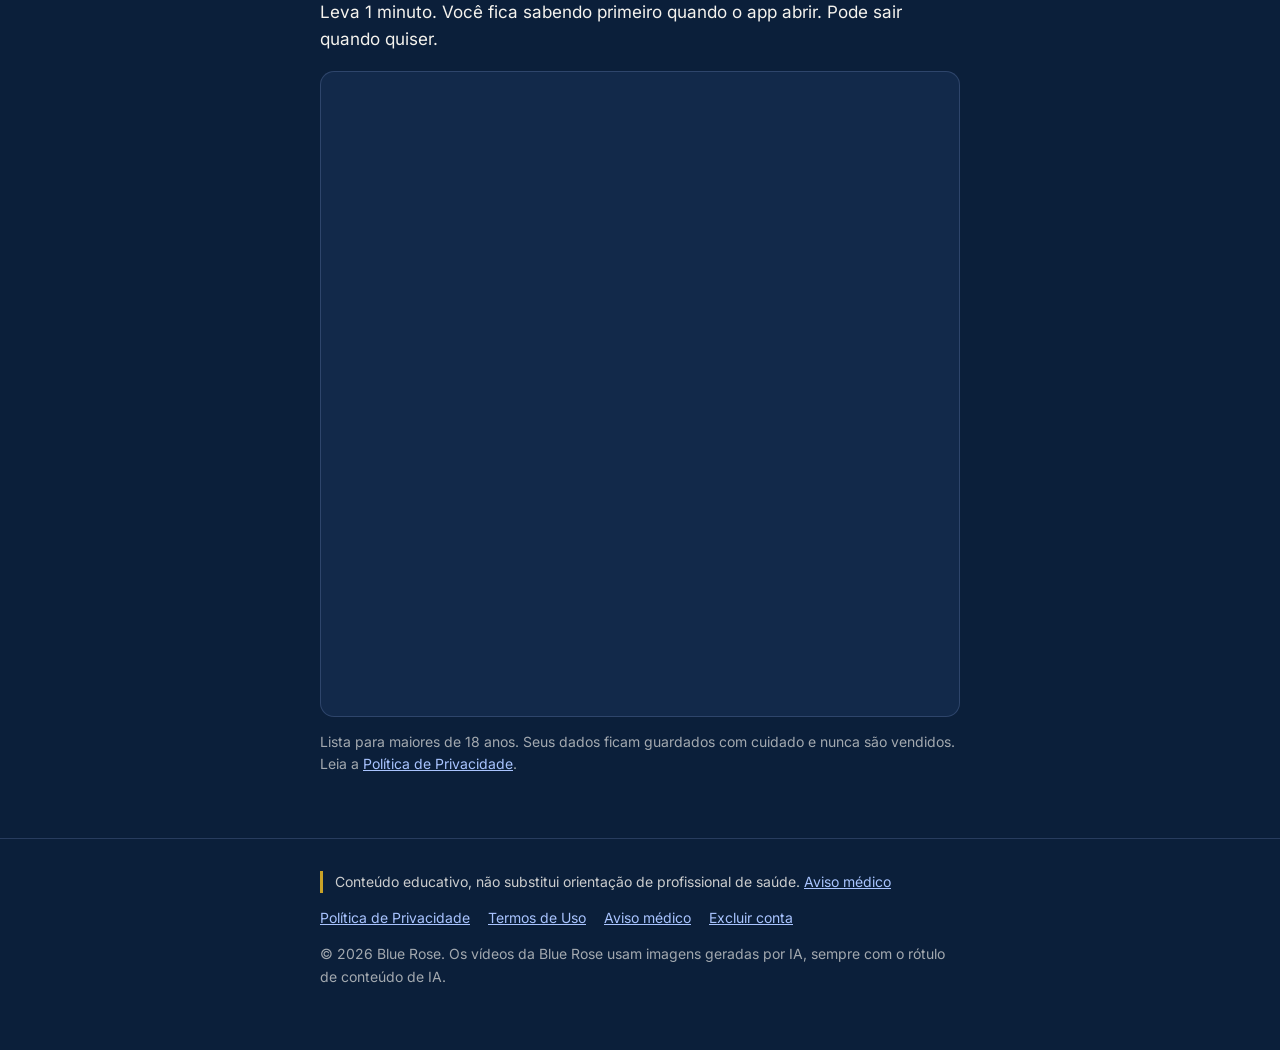
==== commit 862737b9: "Atualiza o site (esteira f71533c)" ====
--- a/index.html
+++ b/index.html
@@ -61,6 +61,7 @@
         <a href="privacidade.html">Política de Privacidade</a>
         <a href="termos.html">Termos de Uso</a>
         <a href="aviso-medico.html">Aviso médico</a>
+        <a href="excluir-conta.html">Excluir conta</a>
       </nav>
       <p>© 2026 Blue Rose. Os vídeos da Blue Rose usam imagens geradas por IA, sempre com o rótulo de conteúdo de IA.</p>
     </div>
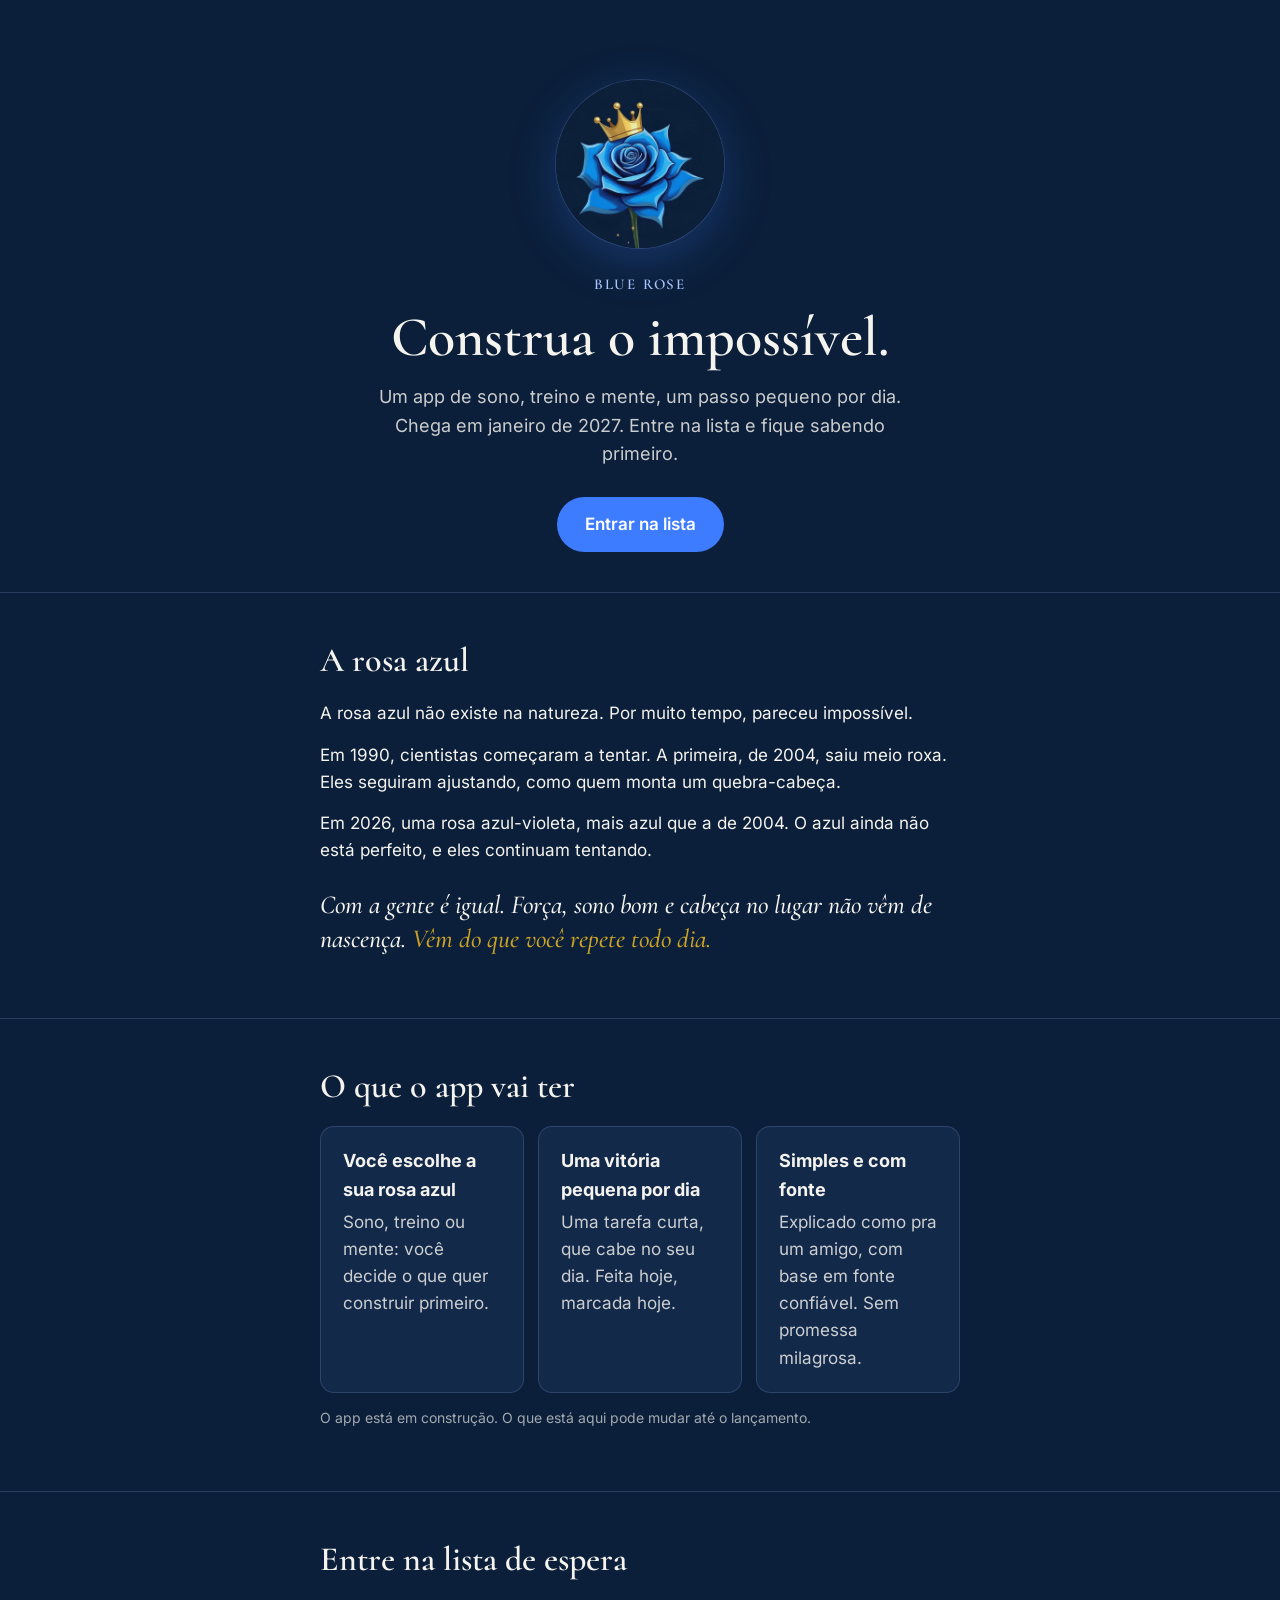
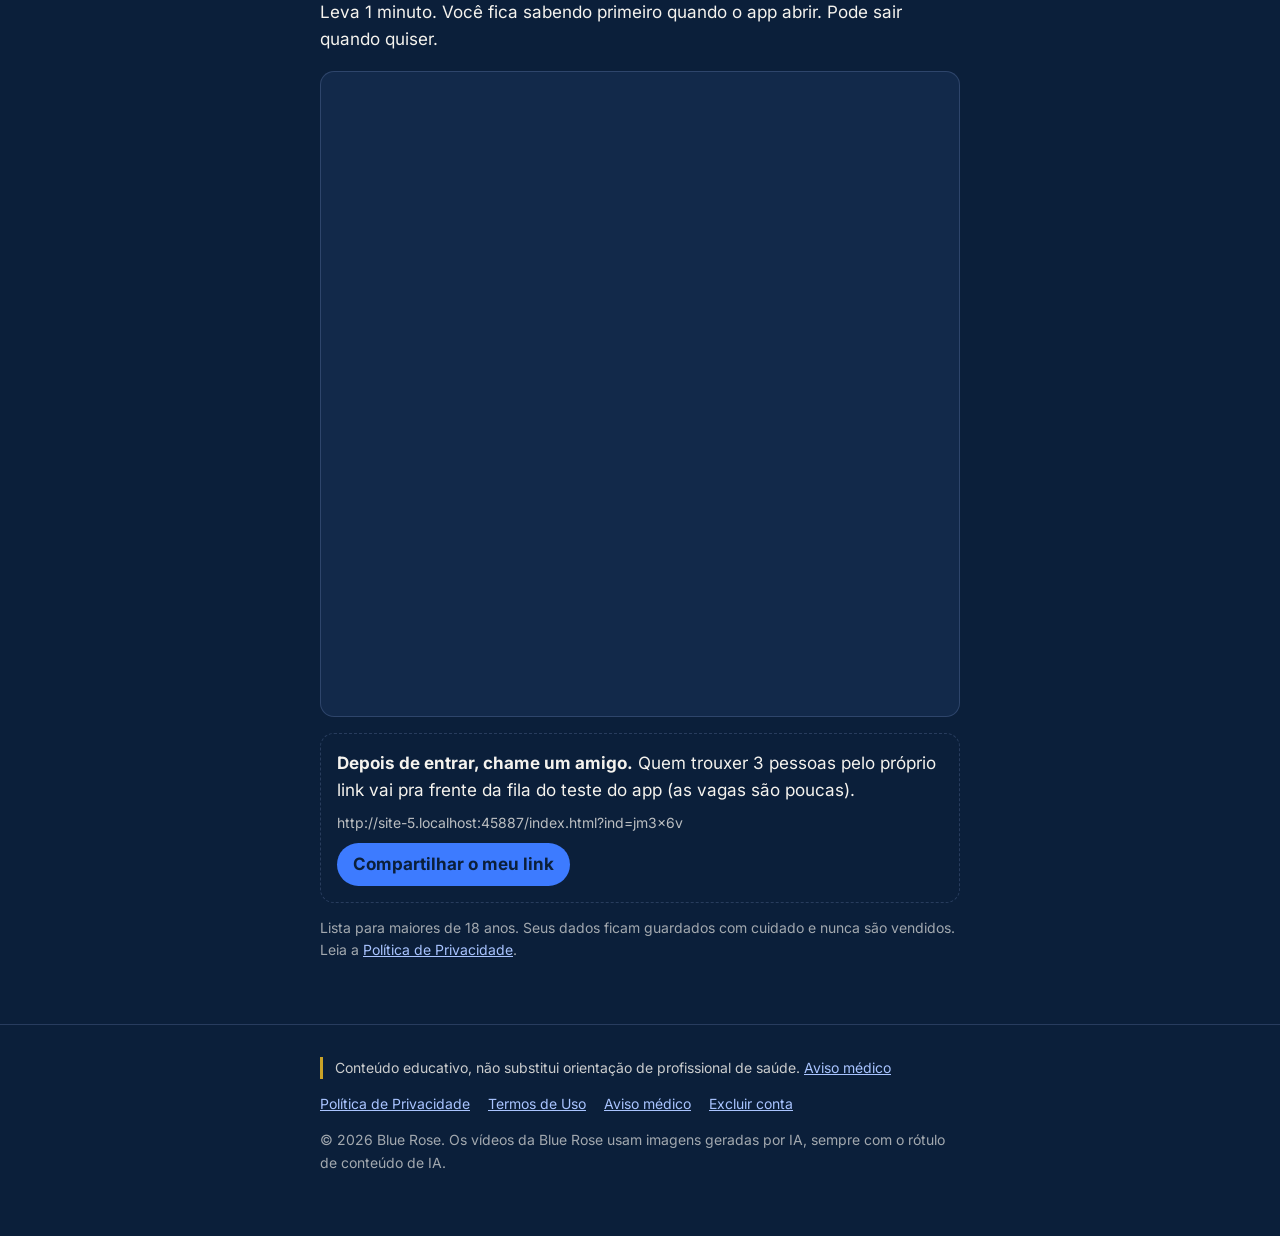
==== commit b5d0609b: "Atualiza o site (esteira b35fb36)" ====
--- a/index.html
+++ b/index.html
@@ -49,6 +49,11 @@
         <h2 id="t-lista">Entre na lista de espera</h2>
         <p>Leva 1 minuto. Você fica sabendo primeiro quando o app abrir. Pode sair quando quiser.</p>
         <div class="form-caixa" id="formulario"></div>
+        <div class="indicacao" id="indicacao" hidden>
+          <p><b>Depois de entrar, chame um amigo.</b> Quem trouxer 3 pessoas pelo próprio link vai pra frente da fila do teste do app (as vagas são poucas).</p>
+          <p class="indicacao-link" data-link></p>
+          <button type="button" class="indicacao-botao" data-copiar>Compartilhar o meu link</button>
+        </div>
         <p class="obs">Lista para maiores de 18 anos. Seus dados ficam guardados com cuidado e nunca são vendidos. Leia a <a href="privacidade.html">Política de Privacidade</a>.</p>
       </div>
     </section>
--- a/tokens.css
+++ b/tokens.css
@@ -52,6 +52,10 @@
   --cor-teste-instagram-escuro-texto-rgb: 238 238 238;
   --cor-teste-instagram-escuro-borda: #444444;
   --cor-teste-instagram-escuro-borda-rgb: 68 68 68;
+  --cor-video-teste-destaque: #FF8A1F;
+  --cor-video-teste-destaque-rgb: 255 138 31;
+  --cor-video-teste-alerta: #FF3B30;
+  --cor-video-teste-alerta-rgb: 255 59 48;
   --cor-estado-positivo: #63D6A8;
   --cor-estado-positivo-rgb: 99 214 168;
   --cor-estado-perigo: #E5484D;
--- a/estilo.css
+++ b/estilo.css
@@ -53,6 +53,11 @@
 
 .form-caixa { background: var(--cor-superficie-cartao); border: 1px solid var(--linha); border-radius: var(--raio-cartao);
   padding: var(--espaco-2); min-height: 120px; }
+.indicacao { margin-top: var(--espaco-4); padding: var(--espaco-4); border: 1px dashed var(--linha); border-radius: var(--raio-cartao); }
+.indicacao p { margin: 0 0 var(--espaco-2); }
+.indicacao-link { font-size: 14px; color: var(--texto-apoio); word-break: break-all; }
+.indicacao-botao { font: inherit; font-weight: 700; color: var(--cor-azul-profundo); background: var(--cor-azul-rosa); border: 0;
+  border-radius: var(--raio-pilula); padding: var(--espaco-2) var(--espaco-4); cursor: pointer; }
 .form-pendente { padding: var(--espaco-6); text-align: center; color: var(--texto-apoio); }
 
 /* rodapé */
@@ -61,7 +66,7 @@
 .aviso { border-left: 3px solid var(--cor-dourado); padding-left: var(--espaco-3); margin: 0 0 14px; color: var(--texto-secundario); }
 
 /* páginas de texto (legais) */
-.texto { padding: var(--espaco-10) 0 var(--espaco-14); }
+.texto { padding-top: var(--espaco-10); padding-bottom: var(--espaco-14); }
 .texto h1 { font-size: 40px; }
 .texto h2 { font-size: 26px; margin-top: var(--espaco-8); }
 .texto li { margin-bottom: 6px; }
